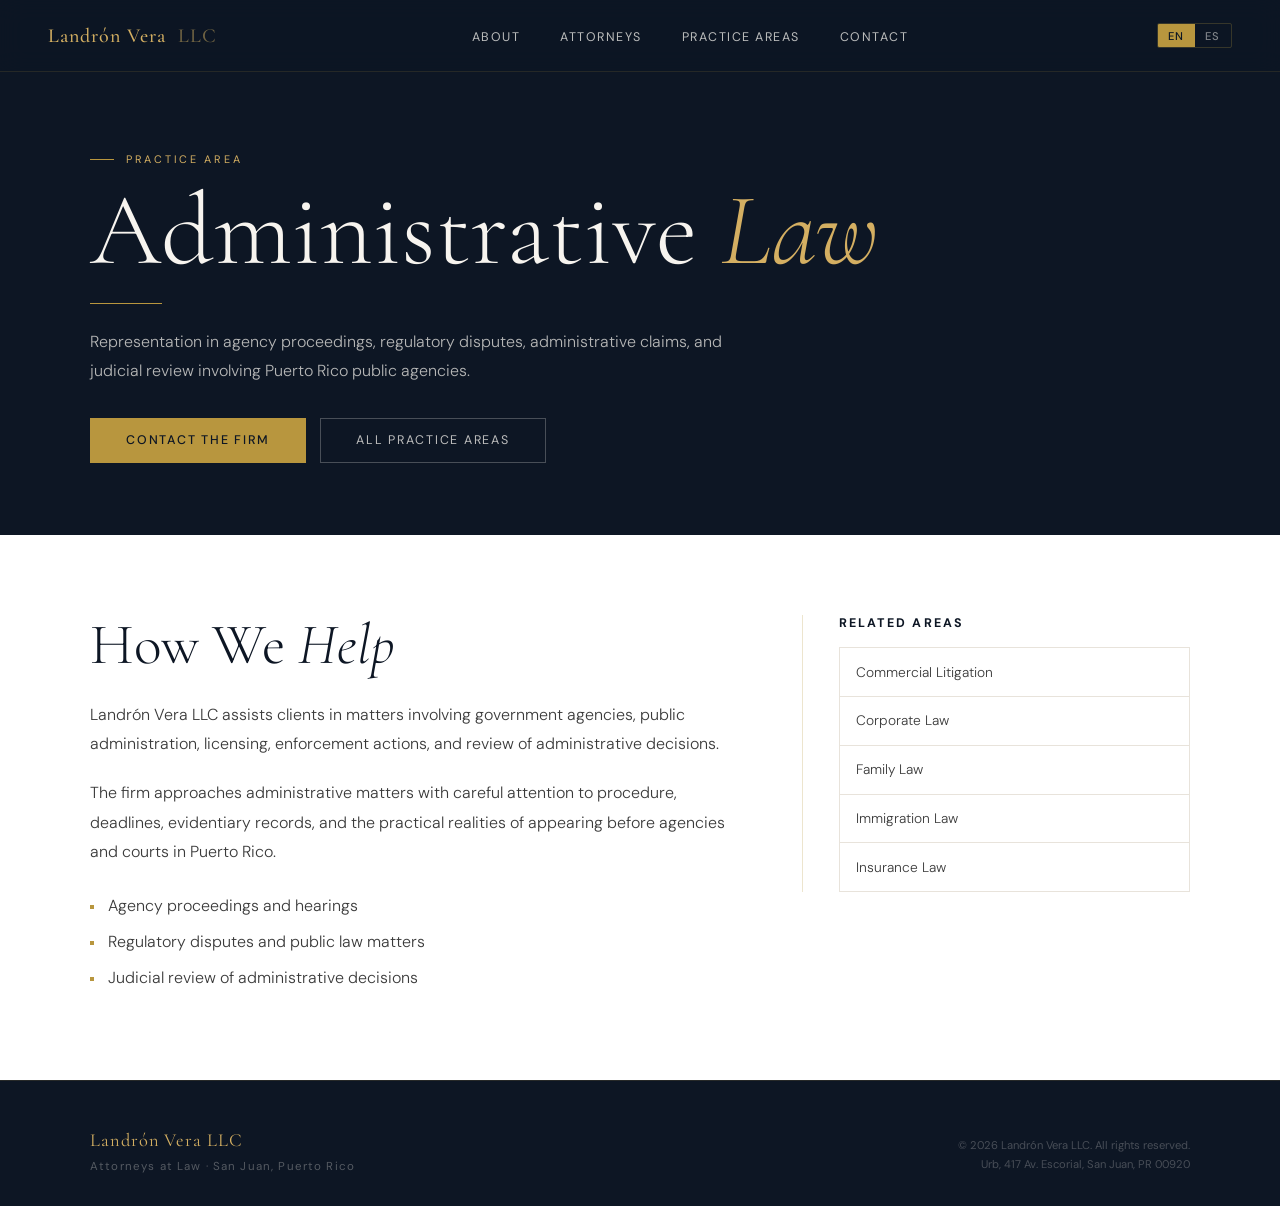
==== administrative-law.html @ 8017b9ac "Add dedicated practice area pages" ====
<!DOCTYPE html>
<html lang="en">
<head>
  <meta charset="UTF-8">
  <meta name="viewport" content="width=device-width, initial-scale=1.0">
  <title>Administrative Law in Puerto Rico | Landr&oacute;n Vera LLC</title>
  <meta name="description" content="Landr&oacute;n Vera LLC represents clients in administrative law matters, agency proceedings, regulatory disputes, and judicial review in Puerto Rico.">
  <link rel="icon" href="favicon.ico" sizes="any">
  <link rel="icon" type="image/svg+xml" href="favicon.svg">
  <link rel="preconnect" href="https://fonts.googleapis.com">
  <link rel="preconnect" href="https://fonts.gstatic.com" crossorigin>
  <link href="https://fonts.googleapis.com/css2?family=Cormorant+Garamond:ital,wght@0,300;0,400;0,500;0,600;1,300;1,400&family=DM+Sans:wght@300;400;500&display=swap" rel="stylesheet">
  <link rel="stylesheet" href="styles.css">
</head>
<body>
  <header class="site-header">
    <nav class="site-nav" aria-label="Primary">
      <a class="nav-logo display-face" href="index.html#hero">Landr&oacute;n Vera <span>LLC</span></a>

      <ul class="nav-links">
        <li><a href="index.html#about" data-en="About" data-es="Nosotros">About</a></li>
        <li><a href="index.html#attorneys" data-en="Attorneys" data-es="Abogados">Attorneys</a></li>
        <li><a href="index.html#practice" data-en="Practice Areas" data-es="&Aacute;reas de Pr&aacute;ctica">Practice Areas</a></li>
        <li><a href="index.html#contact" data-en="Contact" data-es="Contacto">Contact</a></li>
      </ul>

      <div class="nav-right">
        <div class="lang-toggle" role="group" aria-label="Language toggle">
          <button id="btnEN" type="button" class="active" data-lang-switch="en">EN</button>
          <button id="btnES" type="button" data-lang-switch="es">ES</button>
        </div>
        <!-- <a href="index.html#contact" class="nav-cta" data-en="Free Consultation" data-es="Consulta Gratis">Free Consultation</a> -->
        <button class="hamburger" type="button" aria-label="Menu" aria-controls="mobileMenu" aria-expanded="false" data-menu-toggle>
          <span></span>
          <span></span>
          <span></span>
        </button>
      </div>
    </nav>
  </header>

  <div class="mobile-menu" id="mobileMenu">
    <a href="index.html#about" data-en="About" data-es="Nosotros">About</a>
    <a href="index.html#attorneys" data-en="Attorneys" data-es="Abogados">Attorneys</a>
    <a href="index.html#practice" data-en="Practice Areas" data-es="&Aacute;reas de Pr&aacute;ctica">Practice Areas</a>
    <a href="index.html#contact" data-en="Contact" data-es="Contacto">Contact</a>
    <a href="index.html#contact" data-en="Free Consultation" data-es="Consulta Gratis">Free Consultation</a>
  </div>

  <main class="subpage-main">
    <section class="practice-page-hero">
      <div class="section-shell">
        <div class="section-label" data-en="Practice Area" data-es="&Aacute;rea de Pr&aacute;ctica">Practice Area</div>
        <h1 class="practice-page-title display-face" data-en="Administrative <em>Law</em>" data-es="Derecho <em>Administrativo</em>" data-i18n-html="true">Administrative <em>Law</em></h1>
        <div class="practice-page-rule"></div>
        <p class="practice-page-subtitle" data-en="Representation in agency proceedings, regulatory disputes, administrative claims, and judicial review involving Puerto Rico public agencies." data-es="Representaci&oacute;n en procedimientos de agencia, controversias regulatorias, reclamaciones administrativas y revisi&oacute;n judicial ante agencias p&uacute;blicas en Puerto Rico.">Representation in agency proceedings, regulatory disputes, administrative claims, and judicial review involving Puerto Rico public agencies.</p>
        <div class="practice-page-actions">
          <a href="index.html#contact" class="btn-primary" data-en="Contact the Firm" data-es="Contactar al Bufete">Contact the Firm</a>
          <a href="index.html#practice" class="btn-ghost" data-en="All Practice Areas" data-es="Todas las &Aacute;reas">All Practice Areas</a>
        </div>
      </div>
    </section>

    <section class="practice-page-content">
      <div class="section-shell practice-page-grid">
        <div class="practice-page-copy">
          <h2 class="practice-page-heading display-face" data-en="How We <em>Help</em>" data-es="C&oacute;mo <em>Ayudamos</em>" data-i18n-html="true">How We <em>Help</em></h2>
          <p data-en="Landr&oacute;n Vera LLC assists clients in matters involving government agencies, public administration, licensing, enforcement actions, and review of administrative decisions." data-es="Landr&oacute;n Vera LLC asiste a clientes en asuntos relacionados con agencias gubernamentales, administraci&oacute;n p&uacute;blica, licencias, acciones de cumplimiento y revisi&oacute;n de decisiones administrativas.">Landr&oacute;n Vera LLC assists clients in matters involving government agencies, public administration, licensing, enforcement actions, and review of administrative decisions.</p>
          <p data-en="The firm approaches administrative matters with careful attention to procedure, deadlines, evidentiary records, and the practical realities of appearing before agencies and courts in Puerto Rico." data-es="El bufete maneja asuntos administrativos con atenci&oacute;n cuidadosa al procedimiento, t&eacute;rminos, expediente probatorio y las realidades pr&aacute;cticas de comparecer ante agencias y tribunales en Puerto Rico.">The firm approaches administrative matters with careful attention to procedure, deadlines, evidentiary records, and the practical realities of appearing before agencies and courts in Puerto Rico.</p>
          <ul class="practice-page-list">
              <li data-en="Agency proceedings and hearings" data-es="Procedimientos y vistas administrativas">Agency proceedings and hearings</li>
              <li data-en="Regulatory disputes and public law matters" data-es="Controversias regulatorias y asuntos de derecho p&uacute;blico">Regulatory disputes and public law matters</li>
              <li data-en="Judicial review of administrative decisions" data-es="Revisi&oacute;n judicial de decisiones administrativas">Judicial review of administrative decisions</li>
          </ul>
        </div>

        <aside class="practice-page-aside">
          <h2 data-en="Related Areas" data-es="&Aacute;reas Relacionadas">Related Areas</h2>
          <div class="practice-page-links">
            <a href="commercial-litigation.html" data-en="Commercial Litigation" data-es="Litigios Comerciales">Commercial Litigation</a>
            <a href="corporate-law.html" data-en="Corporate Law" data-es="Derecho Corporativo">Corporate Law</a>
            <a href="family-law.html" data-en="Family Law" data-es="Derecho de Familia">Family Law</a>
            <a href="immigration-law.html" data-en="Immigration Law" data-es="Derecho Migratorio">Immigration Law</a>
            <a href="insurance-law.html" data-en="Insurance Law" data-es="Derecho de Seguros">Insurance Law</a>
          </div>
        </aside>
      </div>
    </section>
  </main>

  <footer>
    <div class="footer-inner section-shell">
      <div>
        <div class="footer-logo display-face">Landr&oacute;n Vera LLC</div>
        <div class="footer-sub" data-en="Attorneys at Law &middot; San Juan, Puerto Rico" data-es="Abogados y Consejeros &middot; San Juan, Puerto Rico">Attorneys at Law &middot; San Juan, Puerto Rico</div>
      </div>
      <div class="footer-copy">
        <span data-en="&copy; 2026 Landr&oacute;n Vera LLC. All rights reserved." data-es="&copy; 2026 Landr&oacute;n Vera LLC. Todos los derechos reservados.">&copy; 2026 Landr&oacute;n Vera LLC. All rights reserved.</span><br>
        <span data-en="Urb, 417 Av. Escorial, San Juan, PR 00920" data-es="Urb, 417 Av. Escorial, San Juan, PR 00920">Urb, 417 Av. Escorial, San Juan, PR 00920</span><br>
      </div>
    </div>
  </footer>

  <script src="main.js" defer></script>
</body>
</html>
---- styles.css ----
*,
*::before,
*::after {
  box-sizing: border-box;
  margin: 0;
  padding: 0;
}

:root {
  --navy: #0d1624;
  --navy2: #16243c;
  --gold: #b8963e;
  --gold2: #d4af62;
  --cream: #f7f4ef;
  --white: #ffffff;
  --ink: #1a1a1a;
  --muted: #6b6b6b;
  --border: rgba(184, 150, 62, 0.25);
}

html {
  scroll-behavior: smooth;
}

body {
  font-family: "DM Sans", sans-serif;
  color: var(--ink);
  background: var(--white);
  -webkit-font-smoothing: antialiased;
}

.display-face {
  font-family: "Cormorant Garamond", serif;
}

body.font-modern .display-face {
  font-family: "DM Sans", sans-serif;
}

.section-shell {
  max-width: 1100px;
  margin: 0 auto;
}

.site-nav {
  position: fixed;
  top: 0;
  left: 0;
  right: 0;
  z-index: 100;
  display: flex;
  align-items: center;
  justify-content: space-between;
  padding: 0 3rem;
  height: 72px;
  background: rgba(13, 22, 36, 0.92);
  backdrop-filter: blur(12px);
  border-bottom: 1px solid rgba(184, 150, 62, 0.15);
  transition: background 0.3s;
}

.nav-logo {
  font-size: 1.25rem;
  font-weight: 500;
  letter-spacing: 0.05em;
  color: var(--gold2);
  text-decoration: none;
  white-space: nowrap;
}

.nav-logo span {
  color: rgba(212, 175, 98, 0.5);
  margin: 0 0.3em;
}

.nav-links {
  display: flex;
  align-items: center;
  gap: 2.5rem;
  list-style: none;
}

.nav-links a {
  color: rgba(247, 244, 239, 0.75);
  text-decoration: none;
  font-size: 0.78rem;
  font-weight: 400;
  letter-spacing: 0.12em;
  text-transform: uppercase;
  transition: color 0.2s;
}

.nav-links a:hover {
  color: var(--gold2);
}

.nav-right {
  display: flex;
  align-items: center;
  gap: 1.5rem;
}

.lang-toggle {
  display: flex;
  border: 1px solid var(--border);
  border-radius: 2px;
  overflow: hidden;
}

.lang-toggle button {
  background: none;
  border: none;
  cursor: pointer;
  padding: 0.3rem 0.65rem;
  font-family: inherit;
  font-size: 0.7rem;
  font-weight: 500;
  letter-spacing: 0.1em;
  color: rgba(247, 244, 239, 0.5);
  transition: background 0.2s, color 0.2s;
}

.lang-toggle button.active {
  background: var(--gold);
  color: var(--navy);
}

.nav-cta,
.btn-primary,
.btn-ghost {
  display: inline-block;
  text-decoration: none;
  font-size: 0.78rem;
  letter-spacing: 0.14em;
  text-transform: uppercase;
  transition: background 0.2s, color 0.2s, border-color 0.2s, transform 0.2s;
}

.nav-cta {
  padding: 0.5rem 1.2rem;
  border: 1px solid var(--gold);
  color: var(--gold2);
  font-size: 0.72rem;
  letter-spacing: 0.12em;
  font-weight: 500;
}

.nav-cta:hover {
  background: var(--gold);
  color: var(--navy);
}

.hamburger {
  display: none;
  flex-direction: column;
  gap: 5px;
  cursor: pointer;
  background: none;
  border: none;
  padding: 4px;
}

.hamburger span {
  display: block;
  width: 22px;
  height: 1px;
  background: var(--gold2);
  transition: transform 0.3s, opacity 0.3s;
}

#hero {
  min-height: 100vh;
  background: var(--navy);
  display: flex;
  flex-direction: column;
  justify-content: center;
  position: relative;
  overflow: hidden;
  padding: 0 3rem;
}

#hero::before {
  content: "";
  position: absolute;
  inset: 0;
  background-image:
    linear-gradient(rgba(184, 150, 62, 0.04) 1px, transparent 1px),
    linear-gradient(90deg, rgba(184, 150, 62, 0.04) 1px, transparent 1px);
  background-size: 80px 80px;
  pointer-events: none;
}

#hero::after {
  content: "";
  position: absolute;
  right: -10%;
  top: 0;
  bottom: 0;
  width: 45%;
  background: linear-gradient(135deg, transparent 40%, rgba(184, 150, 62, 0.04) 100%);
  border-left: 1px solid rgba(184, 150, 62, 0.12);
  transform: skewX(-6deg);
  pointer-events: none;
}

.hero-inner {
  position: relative;
  z-index: 1;
  width: 100%;
  max-width: 900px;
}

.hero-eyebrow {
  display: flex;
  align-items: center;
  gap: 1rem;
  margin-bottom: 1.75rem;
  color: var(--gold);
  font-size: 0.72rem;
  letter-spacing: 0.25em;
  text-transform: uppercase;
  opacity: 0;
  animation: fadeUp 0.8s 0.3s forwards;
}

.hero-eyebrow::before {
  content: "";
  width: 40px;
  height: 1px;
  background: var(--gold);
}

.hero-title {
  font-size: clamp(3.5rem, 7vw, 6.5rem);
  font-weight: 300;
  line-height: 1.05;
  letter-spacing: -0.01em;
  margin-bottom: 1rem;
  color: var(--cream);
  opacity: 0;
  animation: fadeUp 0.8s 0.5s forwards;
}

.hero-title em {
  font-style: italic;
  color: var(--gold2);
}

.hero-title .amp {
  color: rgba(184, 150, 62, 0.45);
  font-style: normal;
  margin: 0 0.15em;
}

.hero-rule {
  width: 100%;
  height: 1px;
  margin: 1.75rem 0;
  background: linear-gradient(90deg, var(--gold), transparent);
  opacity: 0;
  animation: fadeUp 0.8s 0.7s forwards;
}

.hero-sub {
  max-width: 480px;
  margin-bottom: 2.5rem;
  font-size: 1rem;
  font-weight: 300;
  line-height: 1.7;
  color: rgba(247, 244, 239, 0.6);
  opacity: 0;
  animation: fadeUp 0.8s 0.9s forwards;
}

.hero-actions {
  display: flex;
  gap: 1rem;
  flex-wrap: wrap;
  opacity: 0;
  animation: fadeUp 0.8s 1.1s forwards;
}

.btn-primary {
  padding: 0.85rem 2.2rem;
  background: var(--gold);
  border: 1px solid var(--gold);
  color: var(--navy);
  font-weight: 500;
  cursor: pointer;
}

.btn-primary:hover {
  background: var(--gold2);
  border-color: var(--gold2);
  transform: translateY(-1px);
}

.btn-ghost {
  padding: 0.85rem 2.2rem;
  border: 1px solid rgba(247, 244, 239, 0.25);
  color: rgba(247, 244, 239, 0.75);
  font-weight: 400;
}

.btn-ghost:hover {
  border-color: var(--gold);
  color: var(--gold2);
}

.hero-scroll {
  position: absolute;
  bottom: 2.5rem;
  left: 3rem;
  display: flex;
  align-items: center;
  gap: 0.75rem;
  color: rgba(247, 244, 239, 0.3);
  font-size: 0.65rem;
  letter-spacing: 0.2em;
  text-transform: uppercase;
  opacity: 0;
  animation: fadeUp 0.8s 1.4s forwards;
}

.hero-scroll::before {
  content: "";
  width: 1px;
  height: 40px;
  background: linear-gradient(to bottom, transparent, rgba(184, 150, 62, 0.5));
}

section {
  padding: 6rem 3rem;
}

.section-label {
  display: flex;
  align-items: center;
  gap: 0.75rem;
  margin-bottom: 1rem;
  font-size: 0.68rem;
  letter-spacing: 0.25em;
  text-transform: uppercase;
  color: var(--gold);
}

.section-label::before {
  content: "";
  width: 24px;
  height: 1px;
  background: var(--gold);
}

.section-title {
  font-size: clamp(2rem, 4vw, 3rem);
  font-weight: 300;
  line-height: 1.15;
  letter-spacing: -0.01em;
  margin-bottom: 1.5rem;
  color: var(--navy);
}

.section-title em {
  font-style: italic;
  color: var(--navy2);
}

.gold-rule {
  width: 100%;
  height: 2px;
  margin-bottom: 2rem;
  background: var(--gold);
}

#about,
#contact {
  background: var(--cream);
}

.about-grid {
  display: grid;
  grid-template-columns: 1fr 1fr;
  gap: 5rem;
  align-items: center;
}

.about-text p {
  margin-bottom: 1.25rem;
  font-size: 1rem;
  font-weight: 300;
  line-height: 1.8;
  color: #3a3a3a;
}

.about-text p:last-child {
  margin-bottom: 0;
}

.about-aside {
  border-left: 1px solid var(--border);
  padding-left: 3rem;
}

.stat-row {
  display: flex;
  flex-direction: column;
  gap: 2rem;
}

.stat {
  display: flex;
  flex-direction: column;
  gap: 0.25rem;
}

.stat-number {
  font-family: "Cormorant Garamond", serif;
  font-size: 3rem;
  font-weight: 300;
  line-height: 1;
  color: var(--navy);
}

.stat-label {
  font-size: 0.72rem;
  letter-spacing: 0.15em;
  text-transform: uppercase;
  color: var(--muted);
}

.stat-divider,
.attorney-rule {
  width: 32px;
  height: 1px;
  background: var(--border);
}

#attorneys {
  background: var(--navy);
}

#attorneys .section-title {
  color: var(--cream);
}

.attorneys-grid {
  display: grid;
  grid-template-columns: repeat(2, 1fr);
  gap: 2px;
  max-width: 1100px;
  margin: 3rem auto 0;
}

.attorney-card {
  background: var(--navy2);
  padding: 3rem 3.5rem;
  border: 1px solid rgba(184, 150, 62, 0.1);
  transition: border-color 0.3s;
}

.attorney-card:hover {
  border-color: rgba(184, 150, 62, 0.4);
}

.attorney-portrait {
  width: 80px;
  height: 80px;
  border-radius: 50%;
  margin-bottom: 1.5rem;
  display: flex;
  align-items: center;
  justify-content: center;
  background: rgba(184, 150, 62, 0.15);
  border: 1px solid rgba(184, 150, 62, 0.3);
}

.attorney-portrait span {
  font-family: "Cormorant Garamond", serif;
  font-size: 1.5rem;
  font-weight: 300;
  color: var(--gold2);
}

.attorney-name {
  font-size: 1.6rem;
  font-weight: 400;
  margin-bottom: 0.25rem;
  color: var(--cream);
}

.attorney-title {
  margin-bottom: 1.25rem;
  font-size: 0.68rem;
  letter-spacing: 0.18em;
  text-transform: uppercase;
  color: var(--gold);
}

.attorney-rule {
  margin-bottom: 1.25rem;
}

.attorney-bio {
  font-size: 0.92rem;
  font-weight: 300;
  line-height: 1.75;
  color: rgba(247, 244, 239, 0.55);
}

.attorney-card-credentials {
  display: grid;
  grid-template-columns: repeat(2, minmax(0, 1fr));
  gap: 1rem 1.25rem;
  margin-top: 1.6rem;
  border-top: 1px solid rgba(184, 150, 62, 0.18);
  padding-top: 1.25rem;
}

.attorney-card-group h4 {
  margin-bottom: 0.45rem;
  font-size: 0.62rem;
  letter-spacing: 0.18em;
  text-transform: uppercase;
  color: var(--gold);
}

.attorney-card-group ul {
  display: grid;
  gap: 0.25rem;
  list-style: none;
}

.attorney-card-group li {
  font-size: 0.8rem;
  font-weight: 300;
  line-height: 1.45;
  color: rgba(247, 244, 239, 0.62);
}

.attorney-card-group:last-child:nth-child(odd) {
  grid-column: 1 / -1;
}

#practice {
  background: var(--white);
}

.subpage-main {
  background: var(--white);
}

.practice-page-hero {
  min-height: auto;
  padding: 9.5rem 3rem 4.5rem;
  background: var(--navy);
  color: var(--cream);
}

.practice-page-hero .section-label {
  color: var(--gold2);
}

.practice-page-title {
  max-width: 860px;
  margin-top: 1rem;
  color: var(--cream);
  font-size: clamp(3.4rem, 8vw, 6.8rem);
  font-weight: 300;
  line-height: 0.95;
}

.practice-page-title em {
  color: var(--gold2);
  font-style: italic;
}

.practice-page-rule {
  width: 72px;
  height: 1px;
  margin: 1.5rem 0;
  background: var(--gold);
}

.practice-page-subtitle {
  max-width: 680px;
  color: rgba(247, 244, 239, 0.72);
  font-size: 1rem;
  font-weight: 300;
  line-height: 1.8;
}

.practice-page-actions {
  display: flex;
  flex-wrap: wrap;
  gap: 0.85rem;
  margin-top: 2rem;
}

.practice-page-content {
  padding: 5rem 3rem;
}

.practice-page-grid {
  display: grid;
  grid-template-columns: minmax(0, 1.25fr) minmax(260px, 0.75fr);
  gap: 4rem;
  align-items: start;
}

.practice-page-copy {
  max-width: 720px;
}

.practice-page-heading {
  margin-bottom: 1.5rem;
  color: var(--navy);
  font-size: clamp(2.1rem, 5vw, 3.6rem);
  font-weight: 300;
  line-height: 1.05;
}

.practice-page-copy p {
  margin-bottom: 1.2rem;
  color: #3a3a3a;
  font-size: 1rem;
  font-weight: 300;
  line-height: 1.85;
}

.practice-page-list {
  margin: 1.6rem 0 0;
  padding: 0;
  color: #3a3a3a;
  font-weight: 300;
  line-height: 1.8;
  list-style: none;
}

.practice-page-list li {
  position: relative;
  padding-left: 1.1rem;
  margin-bottom: 0.45rem;
}

.practice-page-list li::before {
  content: "";
  position: absolute;
  left: 0;
  top: 0.82em;
  width: 4px;
  height: 4px;
  background: var(--gold);
}

.practice-page-aside {
  align-self: start;
  border-left: 1px solid var(--border);
  padding-left: 2.25rem;
}

.practice-page-aside h2 {
  margin-bottom: 1rem;
  color: var(--navy);
  font-size: 0.78rem;
  letter-spacing: 0.18em;
  text-transform: uppercase;
}

.practice-page-links {
  display: flex;
  flex-direction: column;
  border: 1px solid #e8e3db;
  background: var(--white);
}

.practice-page-links a {
  display: flex;
  align-items: center;
  min-height: 46px;
  border-bottom: 1px solid #e8e3db;
  color: #3a3a3a;
  padding: 0.85rem 1rem;
  font-size: 0.86rem;
  font-weight: 300;
  line-height: 1.5;
  text-decoration: none;
  transition: background 0.2s, color 0.2s;
}

.practice-page-links a:last-child {
  border-bottom: none;
}

.practice-page-links a:hover {
  background: var(--cream);
  color: var(--gold);
}

.practice-intro {
  max-width: 560px;
  margin-bottom: 3rem;
}

.practice-intro p {
  font-size: 0.95rem;
  font-weight: 300;
  line-height: 1.75;
  color: var(--muted);
}

.practice-grid-wrap {
  border: 1px solid #e8e3db;
  background: var(--white);
  overflow: hidden;
}

.practice-grid {
  display: grid;
  grid-template-columns: repeat(auto-fill, minmax(220px, 1fr));
  margin: -1px -1px 0 0;
}

.practice-item {
  display: flex;
  align-items: center;
  gap: 0.6rem;
  width: 100%;
  background: var(--white);
  border: none;
  padding: 1.1rem 1.4rem;
  border-right: 1px solid #e8e3db;
  border-bottom: 1px solid #e8e3db;
  font-family: inherit;
  font-size: 0.82rem;
  font-weight: 400;
  line-height: 1.4;
  letter-spacing: 0.01em;
  color: #3a3a3a;
  text-align: left;
  transition: background 0.2s, color 0.2s;
}

a.practice-item {
  text-decoration: underline;
  text-decoration-color: rgba(184, 150, 62, 0.45);
  text-decoration-thickness: 1px;
  text-underline-offset: 0.22em;
}

.practice-item::before {
  content: "";
  width: 4px;
  height: 4px;
  flex-shrink: 0;
  background: var(--gold);
  opacity: 0.5;
  transition: opacity 0.2s;
}

.practice-item[href]:hover {
  background: var(--cream);
  color: var(--navy);
}

.practice-item[href]:focus-visible {
  outline: 2px solid var(--gold);
  outline-offset: 3px;
}

.practice-item[href]:hover::before {
  opacity: 1;
}

.contact-grid {
  display: grid;
  grid-template-columns: 1fr 1.4fr;
  gap: 5rem;
  margin-top: 3rem;
}

.contact-info {
  display: flex;
  flex-direction: column;
  gap: 2rem;
}

.contact-detail {
  display: flex;
  flex-direction: column;
  gap: 0.3rem;
}

.contact-detail-label {
  font-size: 0.65rem;
  letter-spacing: 0.2em;
  text-transform: uppercase;
  color: var(--gold);
}

.contact-detail-value {
  font-size: 0.9rem;
  font-weight: 300;
  line-height: 1.6;
  color: var(--ink);
}

.contact-detail-value a {
  color: inherit;
  text-decoration: none;
}

.contact-detail-value a:hover {
  color: var(--gold);
}

.contact-card {
  align-self: start;
  border-left: 1px solid var(--border);
  padding-left: 3rem;
}

.contact-card p:first-child {
  max-width: 34rem;
  margin-bottom: 1.5rem;
  color: var(--ink);
  font-size: 1rem;
  font-weight: 300;
  line-height: 1.8;
}

.contact-actions {
  display: flex;
  flex-wrap: wrap;
  gap: 0.85rem;
  margin-bottom: 1rem;
}

.contact-actions .btn-ghost {
  border-color: rgba(184, 150, 62, 0.55);
  color: var(--ink);
}

.contact-actions .btn-ghost:hover {
  border-color: var(--gold);
  color: var(--gold);
}

.form-note {
  font-size: 0.72rem;
  font-weight: 300;
  color: var(--muted);
}

footer {
  background: var(--navy);
  padding: 3rem 3rem 2rem;
  border-top: 1px solid rgba(184, 150, 62, 0.15);
}

.footer-inner {
  display: flex;
  justify-content: space-between;
  align-items: flex-end;
  flex-wrap: wrap;
  gap: 2rem;
}

.footer-logo {
  font-size: 1.15rem;
  font-weight: 400;
  letter-spacing: 0.05em;
  margin-bottom: 0.5rem;
  color: var(--gold2);
}

.footer-sub {
  font-size: 0.72rem;
  letter-spacing: 0.1em;
  color: rgba(247, 244, 239, 0.3);
}

.footer-copy {
  font-size: 0.7rem;
  line-height: 1.7;
  text-align: right;
  color: rgba(247, 244, 239, 0.25);
}

@media (max-width: 1180px) {
  footer {
    padding-left: 2rem;
    padding-right: 2rem;
  }

  .footer-inner {
    align-items: flex-start;
    flex-direction: column;
    gap: 1.25rem;
  }

  .footer-copy {
    text-align: left;
  }
}

@keyframes fadeUp {
  from {
    opacity: 0;
    transform: translateY(18px);
  }

  to {
    opacity: 1;
    transform: translateY(0);
  }
}

.reveal {
  opacity: 0;
  transform: translateY(20px);
  transition: opacity 0.7s, transform 0.7s;
}

.reveal.visible {
  opacity: 1;
  transform: none;
}

.mobile-menu {
  display: none;
  position: fixed;
  top: 72px;
  left: 0;
  right: 0;
  z-index: 99;
  flex-direction: column;
  gap: 1.5rem;
  padding: 1.5rem;
  background: var(--navy);
  border-top: 1px solid rgba(184, 150, 62, 0.15);
}

.mobile-menu.open {
  display: flex;
}

.mobile-menu a {
  color: rgba(247, 244, 239, 0.7);
  text-decoration: none;
  font-size: 0.9rem;
  letter-spacing: 0.1em;
  text-transform: uppercase;
  padding: 0.5rem 0;
  border-bottom: 1px solid rgba(184, 150, 62, 0.1);
}

.mobile-menu a:last-child {
  border-bottom: none;
}

.tweaks-panel {
  position: fixed;
  right: 24px;
  bottom: 24px;
  z-index: 9999;
  width: 260px;
  padding: 1.5rem;
  background: var(--white);
  border: 1px solid #e0d9ce;
  box-shadow: 0 8px 32px rgba(0, 0, 0, 0.12);
  font-family: "DM Sans", sans-serif;
  font-size: 0.82rem;
}

.tweaks-panel[hidden] {
  display: none;
}

.tweaks-panel-title {
  margin-bottom: 1rem;
  font-size: 0.65rem;
  letter-spacing: 0.2em;
  text-transform: uppercase;
  color: var(--gold);
}

.tweaks-field {
  margin-bottom: 1rem;
}

.tweaks-field:last-child {
  margin-bottom: 0;
}

.tweaks-field label {
  display: block;
  margin-bottom: 0.4rem;
  font-size: 0.68rem;
  letter-spacing: 0.15em;
  text-transform: uppercase;
  color: #888;
}

.tweaks-field input,
.tweaks-field select {
  width: 100%;
  border: 1px solid #ddd;
  font: inherit;
}

.tweaks-field input[type="color"] {
  height: 32px;
  padding: 2px;
  cursor: pointer;
  background: transparent;
}

.tweaks-field select {
  padding: 0.5rem;
  background: var(--white);
}

@media (max-width: 900px) {
  .site-nav {
    padding: 0 1.5rem;
  }

  .nav-links,
  .nav-cta {
    display: none;
  }

  .hamburger {
    display: flex;
  }

  section {
    padding: 4rem 1.5rem;
  }

  .attorney-card-credentials {
    grid-template-columns: 1fr;
  }

  #hero {
    padding: 0 1.5rem;
  }

  .about-grid,
  .contact-grid,
  .practice-page-grid,
  .attorneys-grid {
    grid-template-columns: 1fr;
  }

  .attorney-card {
    padding: 2.5rem;
  }

  .about-grid,
  .contact-grid {
    gap: 3rem;
  }

  .about-aside {
    border-left: none;
    border-top: 1px solid var(--border);
    padding-left: 0;
    padding-top: 2rem;
  }

  .practice-page-hero,
  .practice-page-content {
    padding-left: 1.5rem;
    padding-right: 1.5rem;
  }

  .practice-page-aside {
    border-left: none;
    border-top: 1px solid var(--border);
    padding-left: 0;
    padding-top: 2rem;
  }

  .contact-card {
    border-left: none;
    border-top: 1px solid var(--border);
    padding-left: 0;
    padding-top: 2rem;
  }

  .stat-row {
    flex-direction: row;
    flex-wrap: wrap;
  }

  .footer-inner {
    flex-direction: column;
    align-items: flex-start;
  }

  .footer-copy {
    text-align: left;
  }
}

@media (max-width: 640px) {
  .hero-scroll {
    left: 1.5rem;
  }

  .contact-actions {
    align-items: stretch;
    flex-direction: column;
  }

  .attorney-card {
    padding: 2rem 1.5rem;
  }

  .tweaks-panel {
    left: 1rem;
    right: 1rem;
    bottom: 1rem;
    width: auto;
  }
}
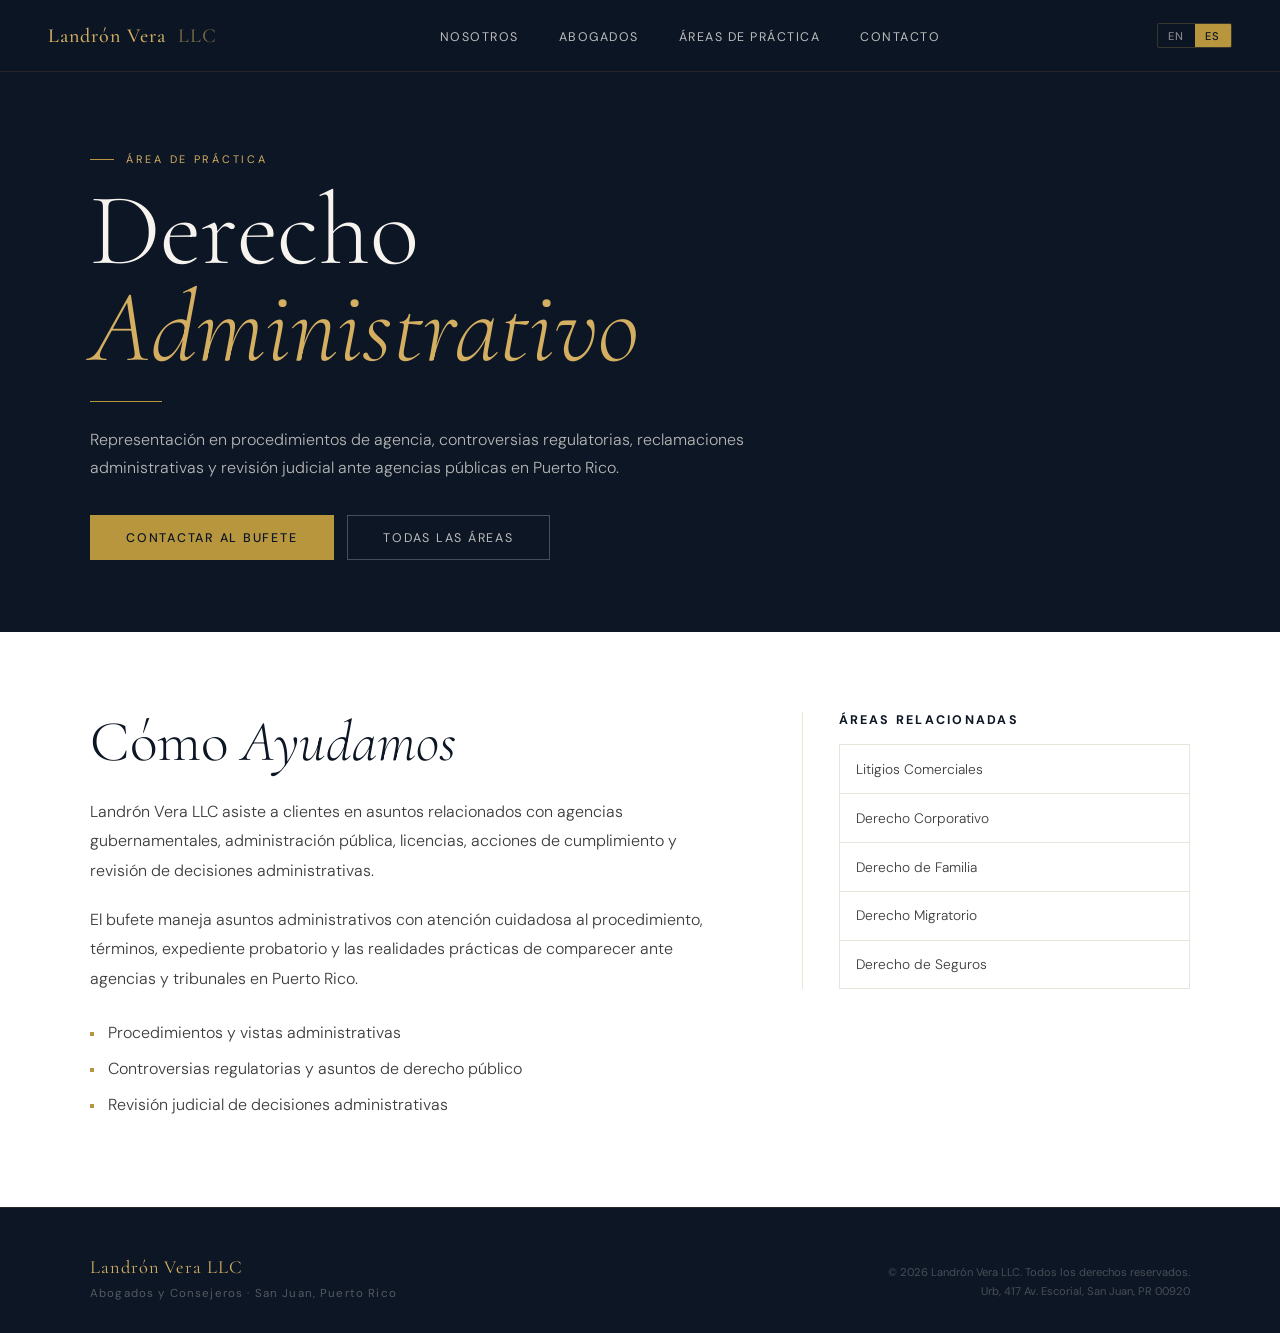
==== commit 2ee26179: "Default site language to Spanish" ====
--- a/administrative-law.html
+++ b/administrative-law.html
@@ -1,5 +1,5 @@
 <!DOCTYPE html>
-<html lang="en">
+<html lang="es">
 <head>
   <meta charset="UTF-8">
   <meta name="viewport" content="width=device-width, initial-scale=1.0">
@@ -26,8 +26,8 @@
 
       <div class="nav-right">
         <div class="lang-toggle" role="group" aria-label="Language toggle">
-          <button id="btnEN" type="button" class="active" data-lang-switch="en">EN</button>
-          <button id="btnES" type="button" data-lang-switch="es">ES</button>
+          <button id="btnEN" type="button" data-lang-switch="en">EN</button>
+          <button id="btnES" type="button" class="active" data-lang-switch="es">ES</button>
         </div>
         <!-- <a href="index.html#contact" class="nav-cta" data-en="Free Consultation" data-es="Consulta Gratis">Free Consultation</a> -->
         <button class="hamburger" type="button" aria-label="Menu" aria-controls="mobileMenu" aria-expanded="false" data-menu-toggle>
--- a/styles.css
+++ b/styles.css
@@ -773,15 +773,16 @@
 
 .contact-grid {
   display: grid;
-  grid-template-columns: 1fr 1.4fr;
+  grid-template-columns: 1.4fr 1fr;
   gap: 5rem;
-  margin-top: 3rem;
+  margin-top: 0;
 }
 
 .contact-info {
   display: flex;
   flex-direction: column;
   gap: 2rem;
+  order: 2;
 }
 
 .contact-detail {
@@ -815,13 +816,18 @@
 
 .contact-card {
   align-self: start;
-  border-left: 1px solid var(--border);
-  padding-left: 3rem;
-}
-
-.contact-card p:first-child {
+  border-right: 1px solid var(--border);
+  padding-right: 3rem;
+  order: 1;
+}
+
+.contact-card .section-title {
+  margin-bottom: 1.25rem;
+}
+
+.contact-card-copy {
   max-width: 34rem;
-  margin-bottom: 1.5rem;
+  margin-bottom: 2rem;
   color: var(--ink);
   font-size: 1rem;
   font-weight: 300;
@@ -843,6 +849,20 @@
 .contact-actions .btn-ghost:hover {
   border-color: var(--gold);
   color: var(--gold);
+}
+
+@media (max-width: 1180px) and (orientation: portrait) {
+  .contact-grid {
+    grid-template-columns: 1fr;
+    gap: 3rem;
+  }
+
+  .contact-card {
+    border-right: none;
+    border-bottom: 1px solid var(--border);
+    padding-right: 0;
+    padding-bottom: 2rem;
+  }
 }
 
 .form-note {
@@ -1084,9 +1104,11 @@
 
   .contact-card {
     border-left: none;
-    border-top: 1px solid var(--border);
+    border-right: none;
+    border-bottom: 1px solid var(--border);
     padding-left: 0;
-    padding-top: 2rem;
+    padding-right: 0;
+    padding-bottom: 2rem;
   }
 
   .stat-row {
